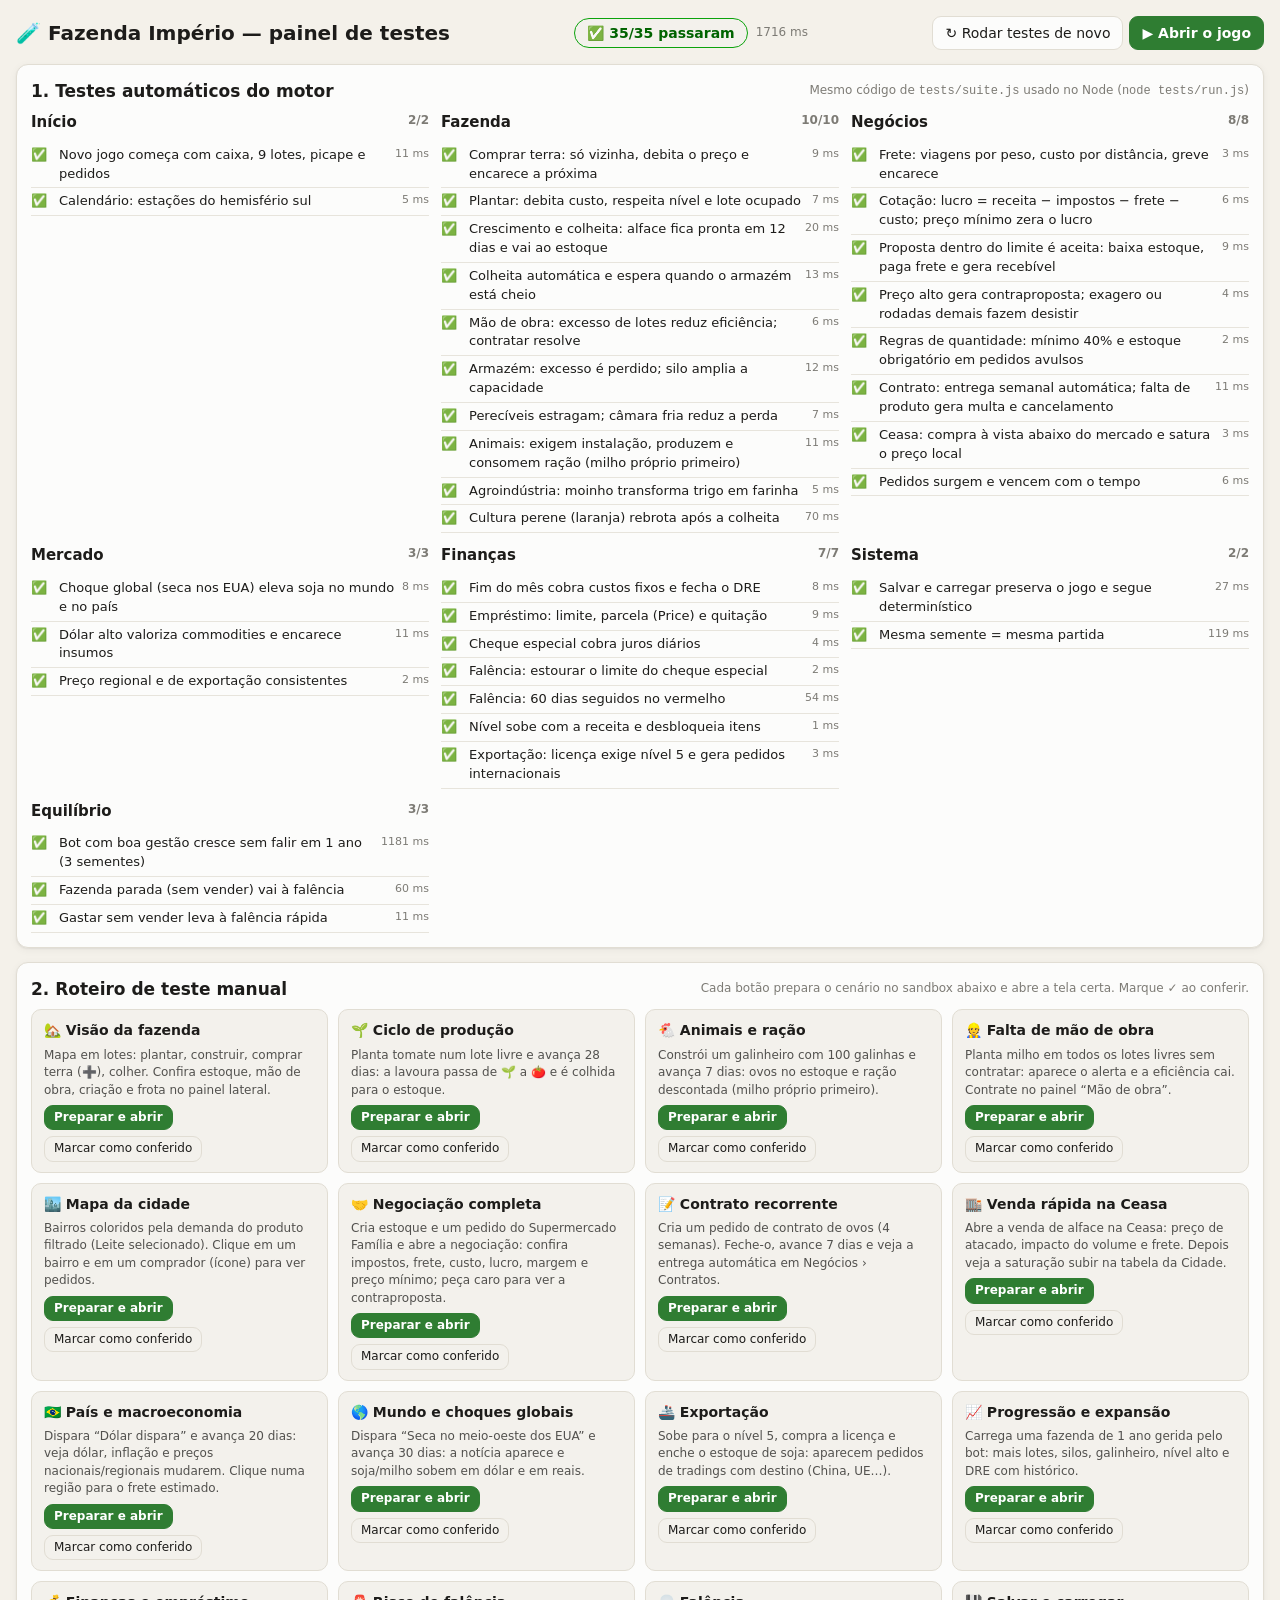
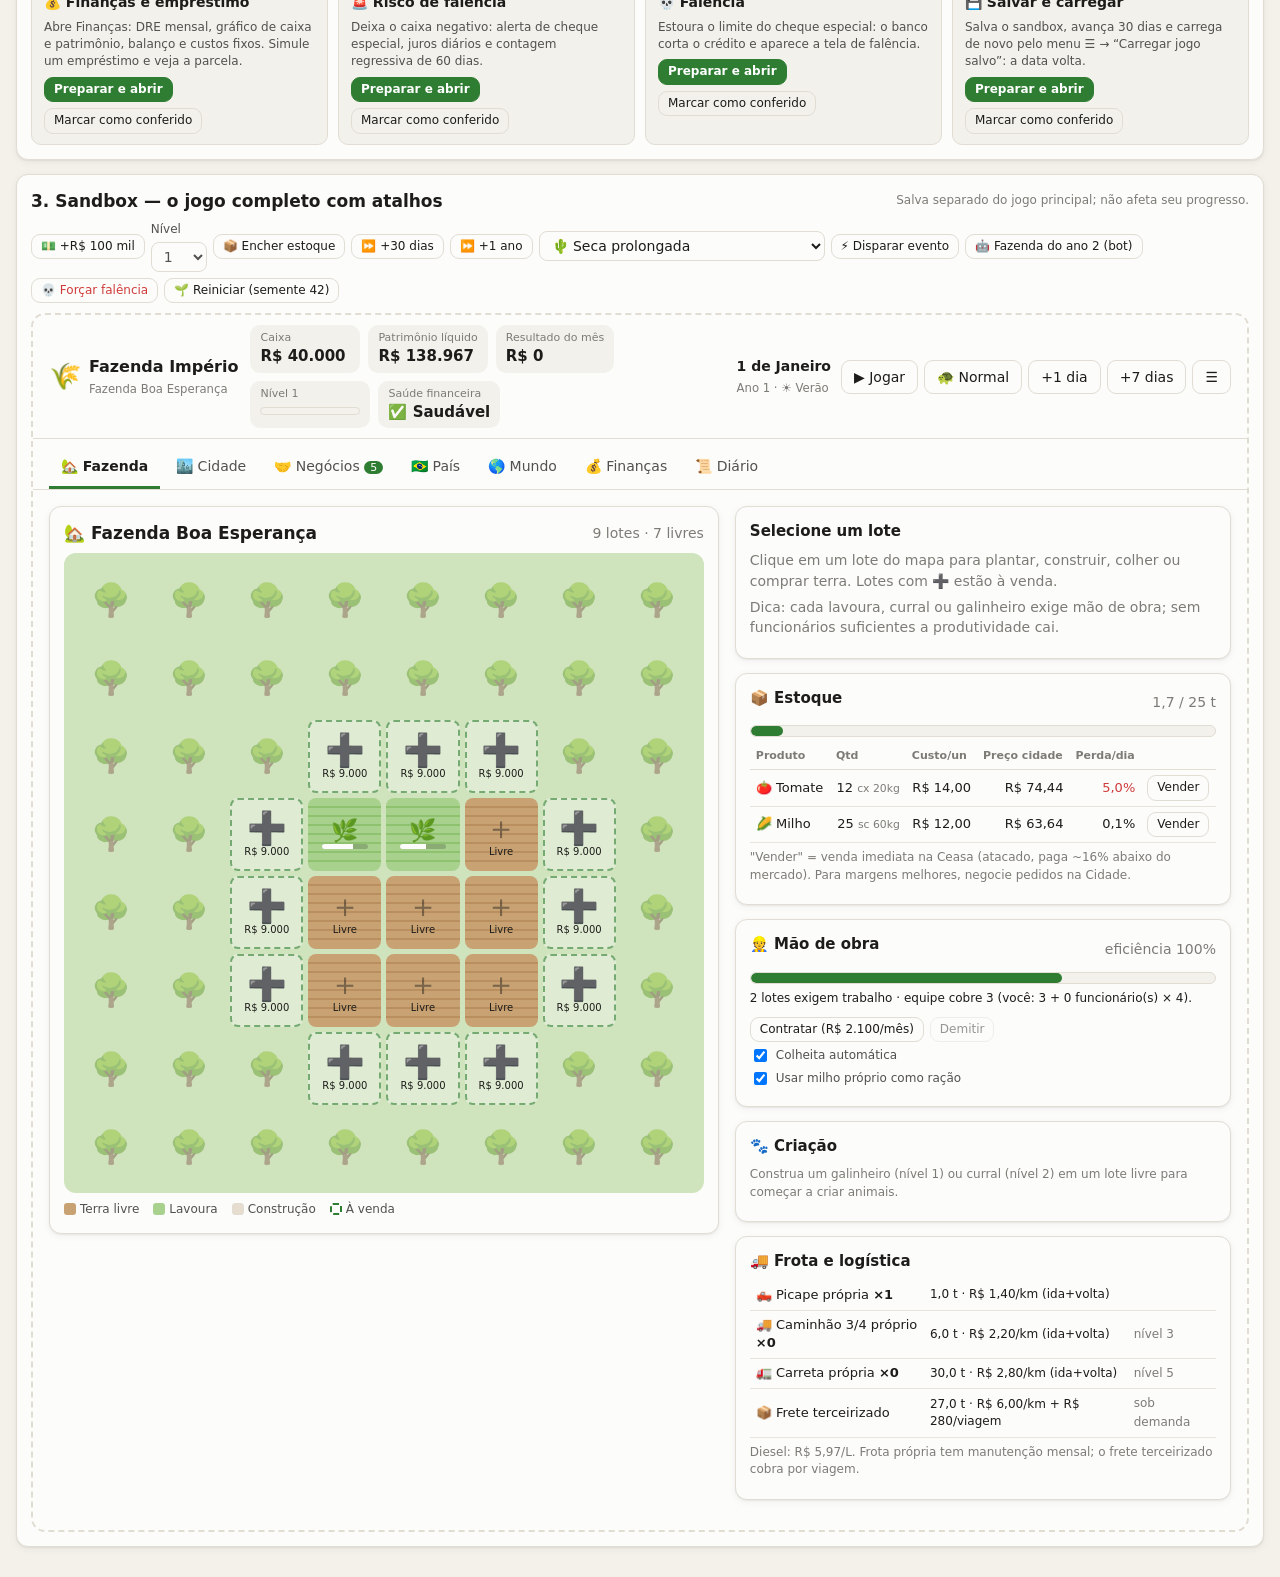
==== teste.html @ e3fbf69c "Fazenda Império: simulador de administração de fazenda com cidade, país e mundo - Fazenda em lotes 8" ====
<!doctype html>
<html lang="pt-BR">
<head>
  <meta charset="utf-8">
  <meta name="viewport" content="width=device-width, initial-scale=1">
  <title>Fazenda Império — Testes</title>
  <meta name="description" content="Painel de testes das funcionalidades do Fazenda Império: bateria automática, roteiro guiado e sandbox com atalhos.">
  <link rel="icon" href="data:image/svg+xml,<svg xmlns='http://www.w3.org/2000/svg' viewBox='0 0 100 100'><text y='.9em' font-size='90'>🧪</text></svg>">
  <link rel="stylesheet" href="css/style.css">
  <style>
    .tp { max-width: 1500px; margin: 0 auto; padding: 16px; }
    .tp-head { display: flex; gap: 12px; align-items: center; justify-content: space-between; flex-wrap: wrap; margin-bottom: 14px; }
    .tp-head h1 { font-size: 20px; margin: 0; }
    .summary { display: flex; gap: 8px; flex-wrap: wrap; align-items: center; }
    .pill { padding: 4px 12px; border-radius: 20px; font-weight: 600; background: var(--surface-2); border: 1px solid var(--line); }
    .pill.pass { border-color: var(--good); color: var(--good-ink); }
    .pill.fail { border-color: var(--critical); color: var(--critical); }
    .groups { display: grid; grid-template-columns: repeat(auto-fit, minmax(340px, 1fr)); gap: 12px; }
    .tgroup h3 { display: flex; justify-content: space-between; }
    .trow { display: grid; grid-template-columns: 22px 1fr auto; gap: 6px; padding: 4px 0; border-bottom: 1px solid var(--grid); font-size: 13px; }
    .trow .err { grid-column: 2 / 4; color: var(--critical); font-size: 12px; }
    .trow .ms { color: var(--muted); font-size: 11px; font-variant-numeric: tabular-nums; }
    .guide { display: grid; grid-template-columns: repeat(auto-fit, minmax(280px, 1fr)); gap: 10px; }
    .step { border: 1px solid var(--line); border-radius: 10px; padding: 10px 12px; background: var(--surface-2); display: flex; flex-direction: column; gap: 6px; }
    .step b { font-size: 14px; } .step p { margin: 0; font-size: 12px; color: var(--ink-2); }
    .step .btn { align-self: flex-start; }
    .step.done { border-color: var(--good); }
    .cheats { display: flex; gap: 6px; flex-wrap: wrap; align-items: center; }
    .cheats select { padding: 5px 8px; border: 1px solid var(--line); border-radius: 8px; background: var(--surface); }
    .sandbox { border: 2px dashed var(--line); border-radius: 14px; overflow: hidden; margin-top: 10px; }
    .sandbox .top { position: static; }
  </style>
</head>
<body>
  <div class="tp">
    <div class="tp-head">
      <h1>🧪 Fazenda Império — painel de testes</h1>
      <div class="summary" id="summary"><span class="pill">Rodando testes…</span></div>
      <div class="btns" style="margin:0"><button class="btn" id="rerun">↻ Rodar testes de novo</button><a class="btn primary" href="index.html" style="text-decoration:none">▶ Abrir o jogo</a></div>
    </div>

    <section class="card">
      <div class="card-h"><h2>1. Testes automáticos do motor</h2><span class="muted small">Mesmo código de <code>tests/suite.js</code> usado no Node (<code>node tests/run.js</code>)</span></div>
      <div class="groups" id="results"></div>
    </section>

    <section class="card">
      <div class="card-h"><h2>2. Roteiro de teste manual</h2><span class="muted small">Cada botão prepara o cenário no sandbox abaixo e abre a tela certa. Marque ✓ ao conferir.</span></div>
      <div class="guide" id="guide"></div>
    </section>

    <section class="card">
      <div class="card-h"><h2>3. Sandbox — o jogo completo com atalhos</h2><span class="muted small">Salva separado do jogo principal; não afeta seu progresso.</span></div>
      <div class="cheats">
        <button class="btn small" data-cheat="money">💵 +R$ 100 mil</button>
        <label style="margin:0">Nível <select id="lvl"></select></label>
        <button class="btn small" data-cheat="stock">📦 Encher estoque</button>
        <button class="btn small" data-cheat="d30">⏩ +30 dias</button>
        <button class="btn small" data-cheat="d360">⏩ +1 ano</button>
        <select id="ev"></select><button class="btn small" data-cheat="event">⚡ Disparar evento</button>
        <button class="btn small" data-cheat="year2">🤖 Fazenda do ano 2 (bot)</button>
        <button class="btn small danger" data-cheat="broke">💀 Forçar falência</button>
        <button class="btn small ghost" data-cheat="reset">🌱 Reiniciar (semente 42)</button>
      </div>
      <div class="sandbox"><div id="app"></div></div>
    </section>
  </div>

  <script src="js/data.js"></script>
  <script src="js/engine.js"></script>
  <script src="js/charts.js"></script>
  <script src="js/ui.js"></script>
  <script src="tests/bots.js"></script>
  <script src="tests/suite.js"></script>
  <script>
  (function () {
    const E = FG.Engine, UI = FG.UI, P = FG.PRODUCTS;
    const $ = (s) => document.querySelector(s);
    const done = {};
    try { Object.assign(done, JSON.parse(localStorage.getItem('fazendaImperio.teste.roteiro') || '{}')); } catch (e) {}

    // ---------- 1. bateria automática ----------
    function runSuite() {
      $('#summary').innerHTML = '<span class="pill">Rodando testes…</span>';
      $('#results').innerHTML = '';
      setTimeout(() => {
        const t0 = performance.now();
        const res = FG.TestSuite.run();
        const fail = res.filter(r => !r.ok).length;
        $('#summary').innerHTML = `<span class="pill ${fail ? 'fail' : 'pass'}">${fail ? '❌' : '✅'} ${res.length - fail}/${res.length} passaram</span><span class="muted small">${(performance.now() - t0).toFixed(0)} ms</span>`;
        const groups = {};
        res.forEach(r => (groups[r.group] = groups[r.group] || []).push(r));
        $('#results').innerHTML = Object.entries(groups).map(([g, rs]) => `<div class="tgroup"><h3>${g}<span class="muted small">${rs.filter(r => r.ok).length}/${rs.length}</span></h3>
          ${rs.map(r => `<div class="trow"><span>${r.ok ? '✅' : '❌'}</span><span>${r.name}</span><span class="ms">${r.ms.toFixed(0)} ms</span>${r.ok ? '' : `<span class="err">${r.error}</span>`}</div>`).join('')}</div>`).join('');
      }, 30);
    }
    $('#rerun').onclick = runSuite;

    // ---------- 3. sandbox ----------
    UI.mount($('#app'), { debug: true, saveKey: 'fazendaImperio.teste', state: E.newGame({ seed: 42 }) });
    const S = () => UI.state();
    const lvl = $('#lvl');
    lvl.innerHTML = FG.LEVELS.map((_, i) => `<option value="${i + 1}">${i + 1}</option>`).join('');
    lvl.onchange = () => setLevel(+lvl.value);
    $('#ev').innerHTML = FG.EVENTS.map(e => `<option value="${e.id}">${e.icon} ${e.title}</option>`).join('');
    function setLevel(n) {
      const s = S();
      s.revenueTotal = Math.max(s.revenueTotal, FG.LEVELS[n - 1] * 1000);
      if (s.level > n) s.level = n;
      E.updateLevel(s); lvl.value = s.level; UI.render();
    }
    function fillStock() {
      const s = S();
      for (const p in P) if (s.stock[p].qty < 1) E.addStock(s, p, Math.min(400, 3000 / P[p].weight), E.estUnitCost(s, p));
    }
    function freeTile(s) {
      let i = s.tiles.findIndex(t => t.owned && t.kind === 'land' && !t.crop);
      if (i < 0) { i = s.tiles.findIndex(t => !t.owned && s.tiles.some(o => o.owned && Math.abs(o.x - t.x) + Math.abs(o.y - t.y) === 1)); s.tiles[i].owned = true; }
      return i;
    }
    const cheats = {
      money: () => { S().cash += 100000; },
      stock: fillStock,
      d30: () => UI.advance(30),
      d360: () => UI.advance(360),
      event: () => { E.triggerEvent(S(), $('#ev').value); UI.toast('Evento disparado — veja o Diário.', 'info'); },
      year2: () => { const s = FG.Bots.run(FG.Bots.smartBot, 77, 360); s.settings.autoHarvest = true; UI.setState(s); lvl.value = s.level; },
      broke: () => { const s = S(); s.cash = -E.overdraftLimit(s) - 1000; UI.advance(1); },
      reset: () => { UI.setState(E.newGame({ seed: 42 })); lvl.value = 1; },
    };
    document.querySelector('.cheats').addEventListener('click', (e) => {
      const b = e.target.closest('[data-cheat]'); if (!b) return;
      cheats[b.dataset.cheat](); UI.render();
    });

    // ---------- 2. roteiro guiado ----------
    const steps = [
      { id: 'farm', t: '🏡 Visão da fazenda', d: 'Mapa em lotes: plantar, construir, comprar terra (➕), colher. Confira estoque, mão de obra, criação e frota no painel lateral.', go: () => { UI.ui.sel = S().tiles.findIndex(t => t.owned && t.kind === 'land' && !t.crop); UI.go('farm'); } },
      { id: 'grow', t: '🌱 Ciclo de produção', d: 'Planta tomate num lote livre e avança 28 dias: a lavoura passa de 🌱 a 🍅 e é colhida para o estoque.', go: () => { const s = S(); s.cash += 5000; const i = freeTile(s); E.plant(s, i, 'tomate'); UI.ui.sel = i; UI.go('farm'); UI.advance(28); } },
      { id: 'animals', t: '🐔 Animais e ração', d: 'Constrói um galinheiro com 100 galinhas e avança 7 dias: ovos no estoque e ração descontada (milho próprio primeiro).', go: () => { const s = S(); s.cash += 20000; const i = freeTile(s); E.build(s, i, 'galinheiro'); E.buyAnimals(s, 'galinha', 100); UI.ui.sel = i; UI.go('farm'); UI.advance(7); } },
      { id: 'labor', t: '👷 Falta de mão de obra', d: 'Planta milho em todos os lotes livres sem contratar: aparece o alerta e a eficiência cai. Contrate no painel “Mão de obra”.', go: () => { const s = S(); s.cash += 20000; s.tiles.forEach((t, i) => { if (t.owned && t.kind === 'land' && !t.crop) E.plant(s, i, 'milho'); }); UI.go('farm'); } },
      { id: 'city', t: '🏙️ Mapa da cidade', d: 'Bairros coloridos pela demanda do produto filtrado (Leite selecionado). Clique em um bairro e em um comprador (ícone) para ver pedidos.', go: () => { UI.ui.cityProduct = 'leite'; UI.ui.buyer = 'bompreco'; UI.go('city'); } },
      { id: 'neg', t: '🤝 Negociação completa', d: 'Cria estoque e um pedido do Supermercado Família e abre a negociação: confira impostos, frete, custo, lucro, margem e preço mínimo; peça caro para ver a contraproposta.', go: () => {
          const s = S(); E.addStock(s, 'tomate', 60, 18);
          const ref = E.cityPrice(s, 'tomate') * 0.97;
          s.orders.push({ id: s.nextId++, buyer: 'familia', product: 'tomate', qty: 40, ref: +ref.toFixed(2), reserve: +(ref * 1.12).toFixed(2), created: s.day, deadline: s.day + 6, pay: 21, contract: false, weeks: 0, rounds: 0, maxRounds: 3, counter: null, bloc: null });
          UI.go('biz'); setTimeout(() => document.querySelector(`[data-act="negotiate"][data-id="${s.nextId - 1}"]`).click(), 50); } },
      { id: 'contract', t: '📝 Contrato recorrente', d: 'Cria um pedido de contrato de ovos (4 semanas). Feche-o, avance 7 dias e veja a entrega automática em Negócios › Contratos.', go: () => {
          const s = S(); E.addStock(s, 'ovos', 120, 9);
          const ref = E.cityPrice(s, 'ovos');
          s.orders.push({ id: s.nextId++, buyer: 'mercadao', product: 'ovos', qty: 25, ref: +ref.toFixed(2), reserve: +(ref * 1.1).toFixed(2), created: s.day, deadline: s.day + 6, pay: 7, contract: true, weeks: 4, rounds: 0, maxRounds: 3, counter: null, bloc: null });
          UI.ui.bizTab = 'orders'; UI.go('biz'); } },
      { id: 'spot', t: '🏬 Venda rápida na Ceasa', d: 'Abre a venda de alface na Ceasa: preço de atacado, impacto do volume e frete. Depois veja a saturação subir na tabela da Cidade.', go: () => { const s = S(); E.addStock(s, 'alface', 300, 5); UI.ui.bizTab = 'spot'; UI.go('biz'); setTimeout(() => document.querySelector('[data-act="spot"][data-p="alface"]').click(), 50); } },
      { id: 'country', t: '🇧🇷 País e macroeconomia', d: 'Dispara “Dólar dispara” e avança 20 dias: veja dólar, inflação e preços nacionais/regionais mudarem. Clique numa região para o frete estimado.', go: () => { E.triggerEvent(S(), 'dolarUp'); UI.advance(20); UI.ui.region = 'nordeste'; UI.ui.countryProduct = 'trigo'; UI.go('country'); } },
      { id: 'world', t: '🌎 Mundo e choques globais', d: 'Dispara “Seca no meio-oeste dos EUA” e avança 30 dias: a notícia aparece e soja/milho sobem em dólar e em reais.', go: () => { E.triggerEvent(S(), 'secaEUA'); UI.advance(30); UI.ui.worldProduct = 'soja'; UI.go('world'); } },
      { id: 'export', t: '🚢 Exportação', d: 'Sobe para o nível 5, compra a licença e enche o estoque de soja: aparecem pedidos de tradings com destino (China, UE…).', go: () => { const s = S(); setLevel(5); s.cash += 60000; E.buyLicense(s); E.addStock(s, 'soja', 400, 60); for (let k = 0; k < 300 && !s.orders.some(o => o.buyer === 'export'); k++) E.generateOrders(s); UI.go('world'); } },
      { id: 'growth', t: '📈 Progressão e expansão', d: 'Carrega uma fazenda de 1 ano gerida pelo bot: mais lotes, silos, galinheiro, nível alto e DRE com histórico.', go: () => { cheats.year2(); UI.go('farm'); } },
      { id: 'finance', t: '💰 Finanças e empréstimo', d: 'Abre Finanças: DRE mensal, gráfico de caixa e patrimônio, balanço e custos fixos. Simule um empréstimo e veja a parcela.', go: () => { UI.advance(30); UI.go('finance'); } },
      { id: 'risk', t: '🚨 Risco de falência', d: 'Deixa o caixa negativo: alerta de cheque especial, juros diários e contagem regressiva de 60 dias.', go: () => { S().cash = -8000; UI.advance(1); UI.go('finance'); } },
      { id: 'bankrupt', t: '💀 Falência', d: 'Estoura o limite do cheque especial: o banco corta o crédito e aparece a tela de falência.', go: () => cheats.broke() },
      { id: 'save', t: '💾 Salvar e carregar', d: 'Salva o sandbox, avança 30 dias e carrega de novo pelo menu ☰ → “Carregar jogo salvo”: a data volta.', go: () => { document.querySelector('[data-act="menu"]').click(); setTimeout(() => document.querySelector('[data-act="save"]').click(), 30); setTimeout(() => UI.advance(30), 60); } },
    ];
    function renderGuide() {
      $('#guide').innerHTML = steps.map(s => `<div class="step ${done[s.id] ? 'done' : ''}"><b>${s.t}</b><p>${s.d}</p>
        <div class="btns" style="margin:0"><button class="btn small primary" data-step="${s.id}">Preparar e abrir</button><button class="btn small ghost" data-check="${s.id}">${done[s.id] ? '✓ Conferido' : 'Marcar como conferido'}</button></div></div>`).join('');
    }
    $('#guide').addEventListener('click', (e) => {
      const st = e.target.closest('[data-step]'), ck = e.target.closest('[data-check]');
      if (st) { steps.find(x => x.id === st.dataset.step).go(); UI.render(); $('#app').scrollIntoView({ behavior: 'smooth' }); }
      if (ck) { done[ck.dataset.check] = !done[ck.dataset.check]; try { localStorage.setItem('fazendaImperio.teste.roteiro', JSON.stringify(done)); } catch (e2) {} renderGuide(); }
    });
    renderGuide();
    runSuite();
  })();
  </script>
</body>
</html>
---- css/style.css ----
/* Fazenda Império — estilos. Tokens no :root, tema escuro automático ou forçado por data-theme. */
:root {
  color-scheme: light;
  --bg: #f4f1ea; --surface: #fcfcfb; --surface-2: #f3f1ec; --ink: #1d1c1a; --ink-2: #52514e; --muted: #7d7b75;
  --line: #e1ddd3; --grid: #e7e4dc; --axis: #c3c2b7; --accent: #2f7d32; --accent-ink: #fff; --accent-soft: #e3f1e0;
  --series-1: #2a78d6; --series-2: #eb6834;
  --good: #0ca30c; --good-ink: #006300; --warning: #fab219; --serious: #ec835a; --critical: #d03b3b;
  --soil: #c9a273; --soil-2: #b98f5f; --field: #a9d18e; --field-2: #8fc26f; --grass: #cfe3bd; --bld: #e6ddcf; --ready: #f5d76e;
  --map-ground: #eef0e8; --water: #b9d7f0; --road: #ffffff; --road-edge: #c9c6bb;
  --shadow: 0 1px 2px rgba(0,0,0,.06), 0 2px 8px rgba(0,0,0,.05);
  --r: 12px;
}
@media (prefers-color-scheme: dark) {
  :root:not([data-theme="light"]) {
    color-scheme: dark;
    --bg: #121211; --surface: #1a1a19; --surface-2: #232321; --ink: #f0efec; --ink-2: #c3c2b7; --muted: #8f8d86;
    --line: #2f2f2c; --grid: #2c2c2a; --axis: #4a4a46; --accent: #4caf50; --accent-ink: #0d1a0d; --accent-soft: #1f3320;
    --series-1: #3987e5; --series-2: #d95926; --good-ink: #0ca30c;
    --soil: #6e5638; --soil-2: #5e482d; --field: #3f6b2e; --field-2: #355c26; --grass: #26341f; --bld: #3a3631; --ready: #8a7420;
    --map-ground: #1f211d; --water: #1d3a55; --road: #3a3a36; --road-edge: #2a2a27;
    --shadow: 0 1px 2px rgba(0,0,0,.4);
  }
}
:root[data-theme="dark"] {
  color-scheme: dark;
  --bg: #121211; --surface: #1a1a19; --surface-2: #232321; --ink: #f0efec; --ink-2: #c3c2b7; --muted: #8f8d86;
  --line: #2f2f2c; --grid: #2c2c2a; --axis: #4a4a46; --accent: #4caf50; --accent-ink: #0d1a0d; --accent-soft: #1f3320;
  --series-1: #3987e5; --series-2: #d95926; --good-ink: #0ca30c;
  --soil: #6e5638; --soil-2: #5e482d; --field: #3f6b2e; --field-2: #355c26; --grass: #26341f; --bld: #3a3631; --ready: #8a7420;
  --map-ground: #1f211d; --water: #1d3a55; --road: #3a3a36; --road-edge: #2a2a27;
  --shadow: 0 1px 2px rgba(0,0,0,.4);
}

* { box-sizing: border-box; }
html, body { margin: 0; background: var(--bg); color: var(--ink); font: 14px/1.45 system-ui, -apple-system, "Segoe UI", Roboto, sans-serif; }
button, input, select { font: inherit; color: inherit; }
h2 { font-size: 17px; margin: 0; } h3 { font-size: 15px; margin: 0 0 8px; } h4 { font-size: 13px; margin: 14px 0 6px; color: var(--ink-2); }
p { margin: 6px 0; }
.muted { color: var(--muted); } .small { font-size: 12px; } .neg { color: var(--critical); }
.num { text-align: right; font-variant-numeric: tabular-nums; white-space: nowrap; }

/* topo */
.top { position: sticky; top: 0; z-index: 20; display: flex; gap: 12px; align-items: center; flex-wrap: wrap; padding: 10px 16px; background: var(--surface); border-bottom: 1px solid var(--line); }
.brand { display: flex; gap: 8px; align-items: center; min-width: 170px; }
.brand .logo { font-size: 26px; } .brand b { display: block; font-size: 16px; } .brand small { color: var(--muted); }
.kpis { display: flex; gap: 8px; flex: 1; flex-wrap: wrap; }
.kpi { background: var(--surface-2); border-radius: 10px; padding: 5px 10px; min-width: 110px; }
.kpi small { display: block; color: var(--muted); font-size: 11px; } .kpi b { font-size: 15px; font-variant-numeric: tabular-nums; }
.kpi.lvl { min-width: 120px; } .kpi.lvl .bar { margin-top: 5px; }
.risk.warning { box-shadow: inset 3px 0 var(--warning); } .risk.serious { box-shadow: inset 3px 0 var(--serious); } .risk.critical { box-shadow: inset 3px 0 var(--critical); background: color-mix(in srgb, var(--critical) 12%, var(--surface-2)); }
.clock { display: flex; gap: 10px; align-items: center; flex-wrap: wrap; }
.clock .date b { display: block; } .clock .date small { color: var(--muted); }
.ctrl { display: flex; gap: 6px; flex-wrap: wrap; }

.tabs { display: flex; gap: 4px; padding: 8px 16px 0; overflow-x: auto; background: var(--surface); border-bottom: 1px solid var(--line); }
.tab { border: 0; background: none; padding: 9px 12px; border-radius: 10px 10px 0 0; cursor: pointer; color: var(--ink-2); white-space: nowrap; border-bottom: 3px solid transparent; }
.tab:hover { background: var(--surface-2); }
.tab.on { color: var(--ink); font-weight: 600; border-bottom-color: var(--accent); }
.tab em { font-style: normal; background: var(--accent); color: var(--accent-ink); border-radius: 10px; padding: 0 6px; font-size: 11px; }

#alert { padding: 0 16px; }
.alert { margin-top: 10px; padding: 8px 12px; border-radius: 10px; background: color-mix(in srgb, var(--warning) 18%, var(--surface)); border: 1px solid color-mix(in srgb, var(--warning) 50%, transparent); }

main { padding: 16px; max-width: 1500px; margin: 0 auto; }

/* botões e controles */
.btn { border: 1px solid var(--line); background: var(--surface); border-radius: 9px; padding: 6px 12px; cursor: pointer; white-space: nowrap; }
.btn:hover:not(:disabled) { border-color: var(--accent); }
.btn:disabled { opacity: .45; cursor: not-allowed; }
.btn.primary { background: var(--accent); border-color: var(--accent); color: var(--accent-ink); font-weight: 600; }
.btn.on { background: var(--accent-soft); border-color: var(--accent); }
.btn.ghost { background: transparent; }
.btn.danger { color: var(--critical); }
.btn.small { padding: 3px 9px; font-size: 12px; }
.btns { display: flex; gap: 6px; flex-wrap: wrap; margin-top: 10px; }
.btns.end { justify-content: flex-end; }
.chips, .subtabs { display: flex; gap: 6px; flex-wrap: wrap; margin: 6px 0 10px; }
.chip { border: 1px solid var(--line); background: var(--surface-2); border-radius: 20px; padding: 3px 10px; cursor: pointer; font-size: 12px; }
.chip.on { background: var(--accent); color: var(--accent-ink); border-color: var(--accent); }
.linkrow { display: flex; justify-content: space-between; gap: 6px; width: 100%; border: 0; background: none; padding: 4px 0; cursor: pointer; text-align: left; }
.linkrow:hover { color: var(--accent); }
label { display: block; margin: 8px 0; font-size: 12px; color: var(--ink-2); }
label input[type=number], label input[type=text], label select { display: block; width: 100%; margin-top: 3px; padding: 7px 9px; border: 1px solid var(--line); border-radius: 8px; background: var(--surface-2); font-size: 14px; }
input[type=range] { width: 100%; accent-color: var(--accent); }
.opts label { display: flex; gap: 6px; align-items: center; margin: 4px 0; }
.tag { display: inline-block; font-size: 11px; padding: 1px 7px; border-radius: 10px; background: var(--surface-2); border: 1px solid var(--line); color: var(--ink-2); margin-left: 4px; }
.tag.good { border-color: var(--good); color: var(--good-ink); } .tag.bad { border-color: var(--critical); color: var(--critical); } .tag.warn { border-color: var(--warning); }
.trend { font-size: 12px; white-space: nowrap; color: var(--muted); font-variant-numeric: tabular-nums; }
.trend.up { color: var(--good-ink); } .trend.down { color: var(--critical); }

/* cards e layout */
.card { background: var(--surface); border: 1px solid var(--line); border-radius: var(--r); padding: 14px; box-shadow: var(--shadow); margin-bottom: 14px; min-width: 0; }
.card-h { display: flex; align-items: center; justify-content: space-between; gap: 10px; margin-bottom: 8px; flex-wrap: wrap; }
.layout { display: grid; grid-template-columns: minmax(0, 1.35fr) minmax(330px, 1fr); gap: 16px; align-items: start; }
.mapcard { position: sticky; top: 130px; }
.side { min-width: 0; }
.stats { display: grid; grid-template-columns: repeat(auto-fit, minmax(110px, 1fr)); gap: 8px; margin: 8px 0; }
.stats > div { background: var(--surface-2); border-radius: 8px; padding: 6px 9px; }
.stats small { display: block; color: var(--muted); font-size: 11px; }
.row { display: flex; justify-content: space-between; align-items: center; gap: 8px; flex-wrap: wrap; margin: 8px 0; }
.bar { height: 8px; background: var(--surface-2); border-radius: 6px; overflow: hidden; border: 1px solid var(--line); }
.bar span { display: block; height: 100%; background: var(--accent); border-radius: 6px; }
.bar.big { height: 12px; margin: 6px 0; } .bar.sm { height: 6px; min-width: 60px; }
.bar.hot span { background: var(--serious); }
.tbl-wrap { overflow-x: auto; }
.tbl { width: 100%; border-collapse: collapse; font-size: 13px; }
.tbl th { text-align: left; font-weight: 600; color: var(--muted); font-size: 11px; padding: 5px 6px; border-bottom: 1px solid var(--line); white-space: nowrap; }
.tbl td { padding: 5px 6px; font-variant-numeric: tabular-nums; border-bottom: 1px solid var(--grid); vertical-align: middle; }
.tbl tr.locked { opacity: .5; }
.tbl tr.hl td { background: var(--accent-soft); }
.tbl.dre tr.tot td { font-weight: 700; } .tbl.dre tr.sub td { font-weight: 600; background: var(--surface-2); }

/* fazenda */
.farm-wrap { background: var(--grass); border-radius: 12px; padding: 10px; }
.farm-grid { display: grid; grid-template-columns: repeat(var(--n), 1fr); gap: 5px; }
.tile { position: relative; aspect-ratio: 1; border: 2px solid transparent; border-radius: 8px; cursor: pointer; display: flex; flex-direction: column; align-items: center; justify-content: center; gap: 2px; padding: 2px; min-width: 0; overflow: hidden; color: var(--ink); }
.tile .ico { font-size: clamp(16px, 3.2vw, 32px); line-height: 1; } .tile .ico.small { font-size: clamp(13px, 2.3vw, 22px); } .tile .ico.faint { opacity: .45; }
.tile small { font-size: 10px; line-height: 1.1; text-align: center; max-width: 100%; overflow: hidden; text-overflow: ellipsis; white-space: nowrap; }
.tile.locked { background: transparent; border: 2px dashed transparent; }
.tile.locked.adj { border-color: color-mix(in srgb, var(--accent) 60%, transparent); background: color-mix(in srgb, var(--surface) 35%, transparent); }
.tile.land { background: repeating-linear-gradient(0deg, var(--soil) 0 7px, var(--soil-2) 7px 9px); }
.tile.crop { background: repeating-linear-gradient(0deg, var(--field) 0 7px, var(--field-2) 7px 9px); }
.tile.crop.estufa { background: repeating-linear-gradient(45deg, var(--field) 0 6px, var(--bld) 6px 9px); }
.tile.crop.ready { background: var(--ready); box-shadow: inset 0 0 0 2px color-mix(in srgb, var(--warning) 70%, transparent); }
.tile.bld { background: var(--bld); }
.tile.sel { border-color: var(--series-1); box-shadow: 0 0 0 2px var(--series-1); }
.tile:hover { filter: brightness(1.06); }
.tile .prog { width: 70%; height: 5px; background: rgba(0,0,0,.18); border-radius: 3px; overflow: hidden; }
.tile .prog span { display: block; height: 100%; background: var(--surface); }
.tile .badge { background: var(--surface); padding: 0 5px; border-radius: 6px; font-weight: 600; }
.tile .warn { position: absolute; top: 2px; right: 4px; font-style: normal; color: var(--critical); font-size: 12px; }
.tile .gh { position: absolute; top: 1px; left: 3px; font-style: normal; font-size: 11px; }
.legend-row { display: flex; gap: 14px; flex-wrap: wrap; margin-top: 8px; font-size: 12px; color: var(--ink-2); }
.legend-row .sw { display: inline-block; width: 12px; height: 12px; border-radius: 3px; margin-right: 4px; vertical-align: -2px; }
.sw.land { background: var(--soil); } .sw.crop { background: var(--field); } .sw.bld { background: var(--bld); border: 1px solid var(--line); } .sw.adj { border: 2px dashed var(--accent); }

/* mapas */
.map { width: 100%; height: auto; display: block; border-radius: 10px; }
.map .ground { fill: var(--map-ground); } .map .ocean { fill: var(--water); opacity: .55; }
.map .river { fill: none; stroke: var(--water); stroke-width: 16; stroke-linecap: round; }
.map .district { stroke: var(--surface); stroke-width: 3; cursor: pointer; transition: opacity .15s; }
.map .district:hover { opacity: .85; } .map .district.sel { stroke: var(--ink); stroke-width: 3; }
.map .dlabel { font-size: 14px; font-weight: 700; fill: #1d1c1a; pointer-events: none; paint-order: stroke; stroke: rgba(255,255,255,.75); stroke-width: 3px; }
.map .dsub { font-size: 11px; fill: #3b3a37; pointer-events: none; paint-order: stroke; stroke: rgba(255,255,255,.75); stroke-width: 3px; }
.map .dlabel.inv, .map .dsub.inv { fill: #fff; stroke: rgba(0,0,0,.35); }
.map.world .dlabel { font-size: 13px; }
.map .road { fill: none; stroke: var(--road); stroke-width: 6; opacity: .8; stroke-linecap: round; filter: drop-shadow(0 0 1px var(--road-edge)); pointer-events: none; }
.map .road.thin { stroke-width: 4; }
.map .route { stroke: var(--ink-2); stroke-width: 1.5; stroke-dasharray: 5 5; fill: none; pointer-events: none; opacity: .6; }
.map .pin { cursor: pointer; } .map .pin circle { fill: var(--surface); stroke: var(--ink-2); stroke-width: 1.5; }
.map .pin text { font-size: 18px; } .map .pin.sel circle:first-child { stroke: var(--series-1); stroke-width: 4; }
.map .pin.dim { opacity: .3; } .map .pin.locked { opacity: .55; }
.map .pin .badge { fill: var(--critical); stroke: var(--surface); } .map .pin .badgetx { font-size: 11px; fill: #fff; font-weight: 700; }
.map .farmpin { cursor: pointer; } .map .farmpin circle { fill: var(--accent); stroke: var(--surface); stroke-width: 3; } .map .farmpin text { font-size: 22px; }
.maplegend { display: flex; align-items: center; gap: 8px; font-size: 11px; color: var(--muted); margin-top: 8px; flex-wrap: wrap; }
.maplegend .ramp { display: inline-flex; } .maplegend .ramp i { width: 18px; height: 10px; display: inline-block; }

/* pedidos e negociação */
.order { display: flex; justify-content: space-between; gap: 10px; align-items: center; padding: 8px 10px; border: 1px solid var(--line); border-radius: 10px; margin: 6px 0; background: var(--surface-2); }
.order.contract { border-left: 4px solid var(--series-1); }
.modal { position: fixed; inset: 0; background: rgba(0,0,0,.45); z-index: 50; display: flex; align-items: flex-start; justify-content: center; padding: 30px 12px; overflow-y: auto; }
.modal.hidden, .hidden { display: none !important; }
.dialog { background: var(--surface); border-radius: 14px; padding: 18px; width: 100%; max-width: 560px; box-shadow: 0 10px 40px rgba(0,0,0,.3); }
.dialog.negotiation { max-width: 940px; }
.dialog.over { border-top: 6px solid var(--critical); }
.neg-grid { display: grid; grid-template-columns: 1fr 1.1fr; gap: 18px; }
.order-sum { background: var(--surface-2); padding: 8px 10px; border-radius: 10px; }
.chat { max-height: 190px; overflow-y: auto; display: flex; flex-direction: column; gap: 6px; margin-top: 8px; }
.msg { padding: 6px 10px; border-radius: 12px; font-size: 13px; max-width: 92%; }
.msg.them { background: var(--surface-2); align-self: flex-start; }
.msg.me { background: color-mix(in srgb, var(--series-1) 18%, var(--surface)); align-self: flex-end; }
.msg.ok { background: color-mix(in srgb, var(--good) 20%, var(--surface)); align-self: flex-start; font-weight: 600; }
.msg.sys { background: color-mix(in srgb, var(--warning) 25%, var(--surface)); align-self: center; }
.calc { width: 100%; border-collapse: collapse; font-size: 13px; }
.calc td { padding: 5px 4px; border-bottom: 1px solid var(--grid); }
.calc tr.tot td { font-weight: 700; border-top: 2px solid var(--line); }
.help li { margin: 6px 0; }
.menu { display: grid; gap: 8px; }

/* finanças */
.tiles { display: grid; grid-template-columns: repeat(auto-fit, minmax(200px, 1fr)); gap: 12px; margin-bottom: 14px; }
.stat { background: var(--surface); border: 1px solid var(--line); border-radius: var(--r); padding: 12px 14px; box-shadow: var(--shadow); }
.stat small { display: block; color: var(--muted); } .stat b { display: block; font-size: 22px; margin: 2px 0; }
.cols { display: grid; grid-template-columns: repeat(auto-fit, minmax(300px, 1fr)); gap: 14px; }
.linechart { width: 100%; height: auto; display: block; }
.linechart .axis, svg .axis { font-size: 11px; fill: var(--muted); }
.legend { display: flex; gap: 14px; font-size: 12px; color: var(--ink-2); margin-bottom: 4px; }
.legend i { display: inline-block; width: 14px; height: 3px; border-radius: 2px; margin-right: 5px; vertical-align: 3px; }
.hbars { display: grid; gap: 5px; }
.hbar { display: grid; grid-template-columns: 120px 1fr 90px; gap: 8px; align-items: center; font-size: 12px; }
.hbar-t { height: 10px; background: var(--surface-2); border-radius: 0 4px 4px 0; overflow: hidden; }
.hbar-t span { display: block; height: 100%; border-radius: 0 4px 4px 0; }
.hbar-v { text-align: right; font-variant-numeric: tabular-nums; }
.loanform { display: grid; grid-template-columns: 1fr 1.4fr; gap: 8px; }
.macros { display: grid; grid-template-columns: 1fr 1fr; gap: 8px; }
.macro { background: var(--surface-2); border-radius: 10px; padding: 8px 10px; }
.macro small { display: block; color: var(--muted); } .macro b { margin-right: 6px; }
.spark { display: block; overflow: visible; }
.news { display: flex; gap: 10px; padding: 8px 0; border-bottom: 1px solid var(--grid); } .news > span { font-size: 22px; }

/* diário */
.goals { display: grid; grid-template-columns: repeat(auto-fit, minmax(260px, 1fr)); gap: 6px; margin-bottom: 12px; }
.goal { padding: 6px 10px; background: var(--surface-2); border-radius: 8px; font-size: 13px; } .goal.done { color: var(--good-ink); }
.log { display: grid; gap: 2px; }
.logrow { display: grid; grid-template-columns: 110px 26px 1fr; gap: 6px; padding: 5px 4px; border-bottom: 1px solid var(--grid); font-size: 13px; }
.logrow.bad span:last-child { color: var(--critical); }

/* dica e avisos */
.tip { position: fixed; z-index: 100; pointer-events: none; background: var(--ink); color: var(--surface); padding: 5px 9px; border-radius: 7px; font-size: 12px; max-width: 320px; box-shadow: var(--shadow); }
#toasts { position: fixed; right: 16px; bottom: 16px; z-index: 60; display: grid; gap: 6px; max-width: min(380px, calc(100vw - 32px)); }
.toast { background: var(--surface); border: 1px solid var(--line); border-left: 4px solid var(--series-1); border-radius: 10px; padding: 9px 12px; box-shadow: 0 4px 16px rgba(0,0,0,.18); transition: opacity .4s, transform .4s; }
.toast.good { border-left-color: var(--good); } .toast.bad { border-left-color: var(--critical); }
.toast.out { opacity: 0; transform: translateY(8px); }

@media (max-width: 1000px) {
  .layout { grid-template-columns: 1fr; }
  .mapcard { position: static; }
  .neg-grid { grid-template-columns: 1fr; }
  .tabs { position: static; }
}
@media (max-width: 560px) {
  .top { padding: 8px 12px; position: static; }
  .kpis { flex-basis: 100%; }
  .clock { flex-basis: 100%; justify-content: space-between; }
  .btn { padding: 5px 9px; }
  main { padding: 12px 16px; }
  .kpi { min-width: calc(50% - 4px); }
  .farm-grid { gap: 3px; } .farm-wrap { padding: 6px; }
  .tile small { display: none; }
  .hbar { grid-template-columns: 90px 1fr 80px; }
  .loanform, .macros { grid-template-columns: 1fr; }
  .logrow { grid-template-columns: 1fr; }
}
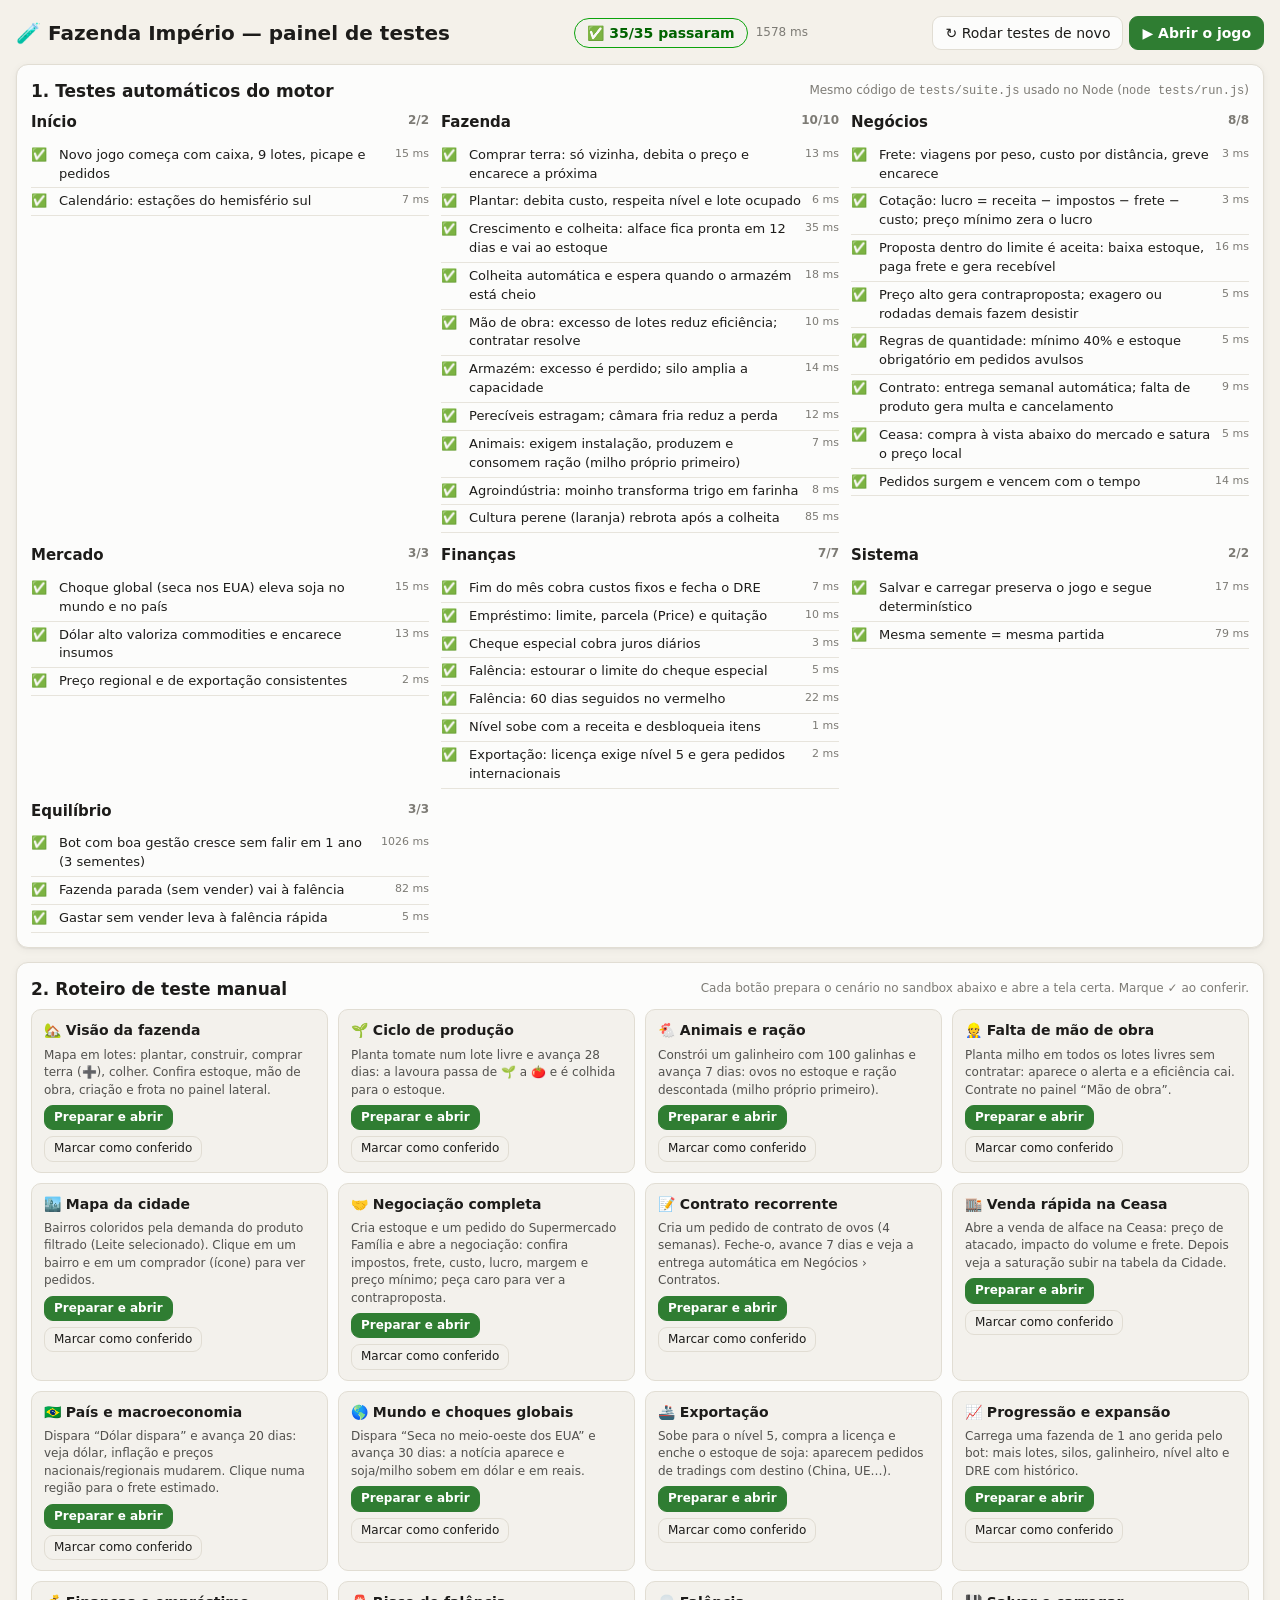
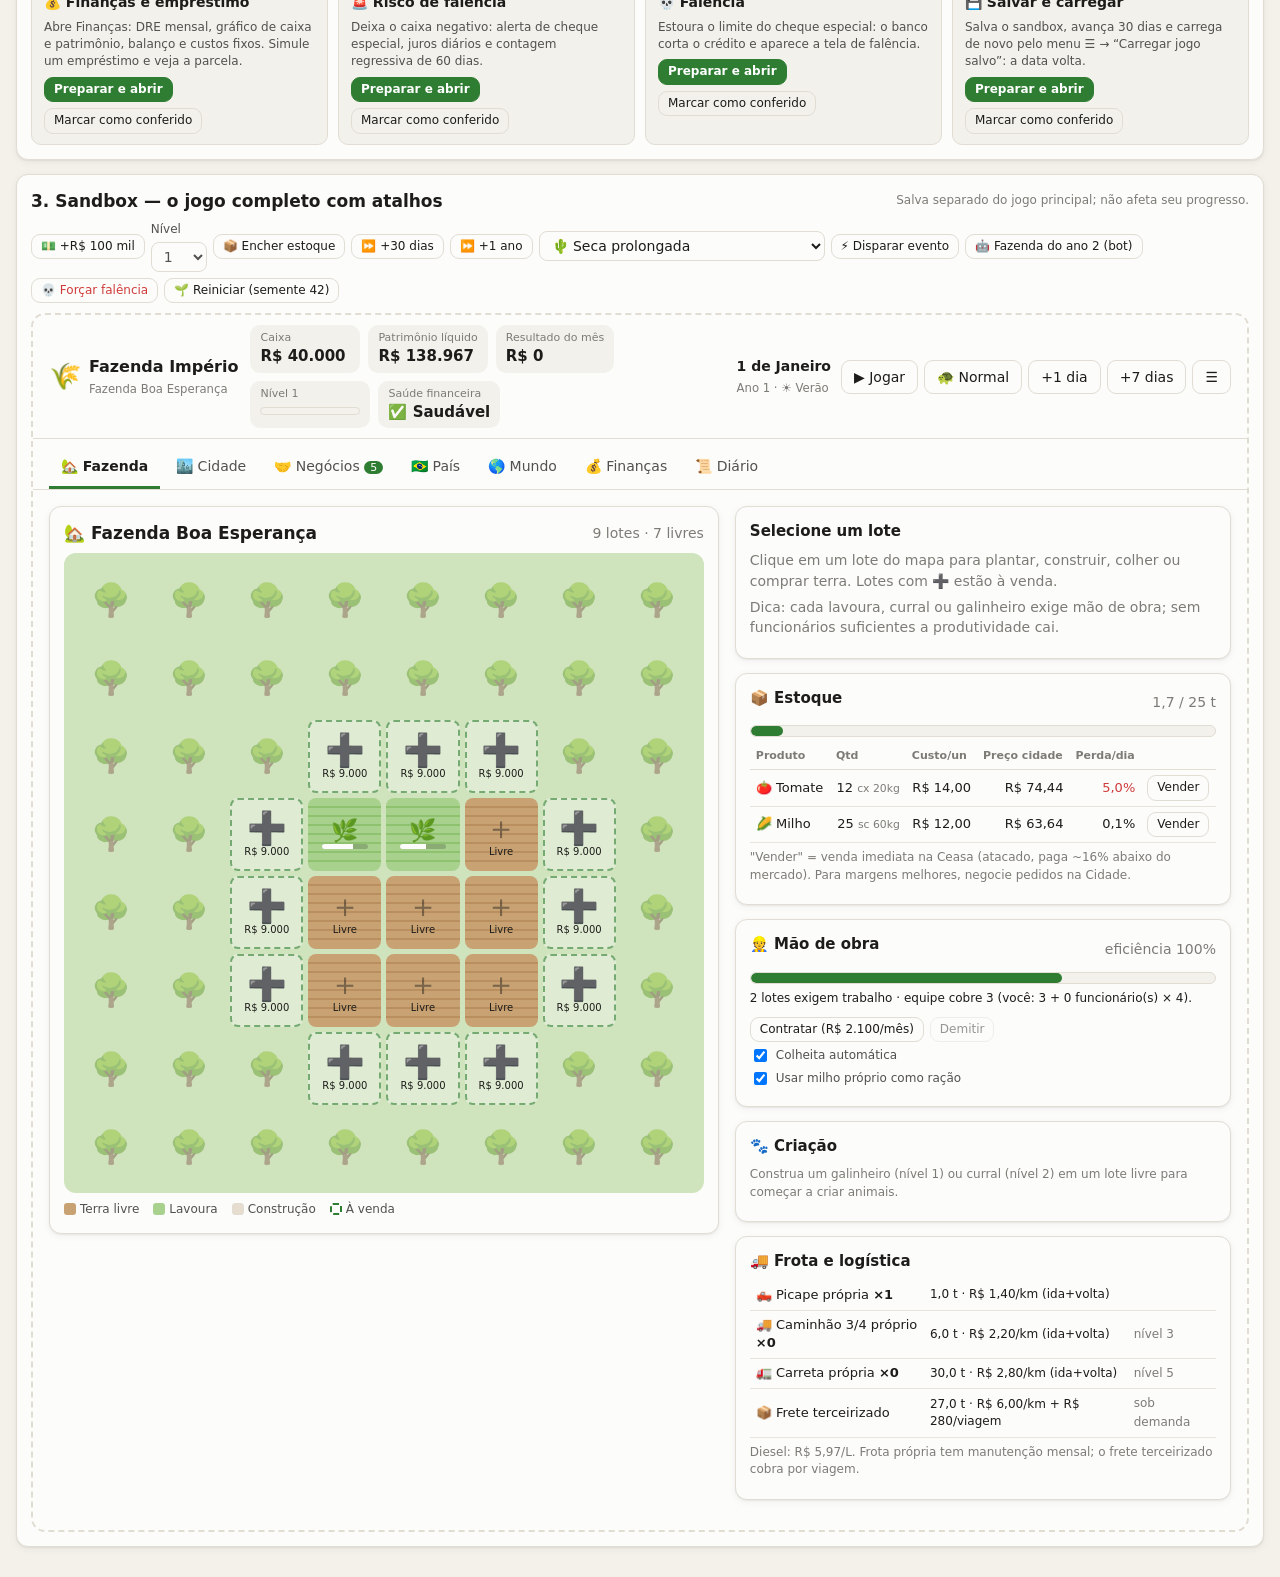
==== commit d2061456: "Confirmação de ações dentro da página e título do painel de testes confirm() nativo é bloqueado em a" ====
--- a/teste.html
+++ b/teste.html
@@ -3,7 +3,7 @@
 <head>
   <meta charset="utf-8">
   <meta name="viewport" content="width=device-width, initial-scale=1">
-  <title>Fazenda Império — Testes</title>
+  <title>Testes do Fazenda Império</title>
   <meta name="description" content="Painel de testes das funcionalidades do Fazenda Império: bateria automática, roteiro guiado e sandbox com atalhos.">
   <link rel="icon" href="data:image/svg+xml,<svg xmlns='http://www.w3.org/2000/svg' viewBox='0 0 100 100'><text y='.9em' font-size='90'>🧪</text></svg>">
   <link rel="stylesheet" href="css/style.css">
